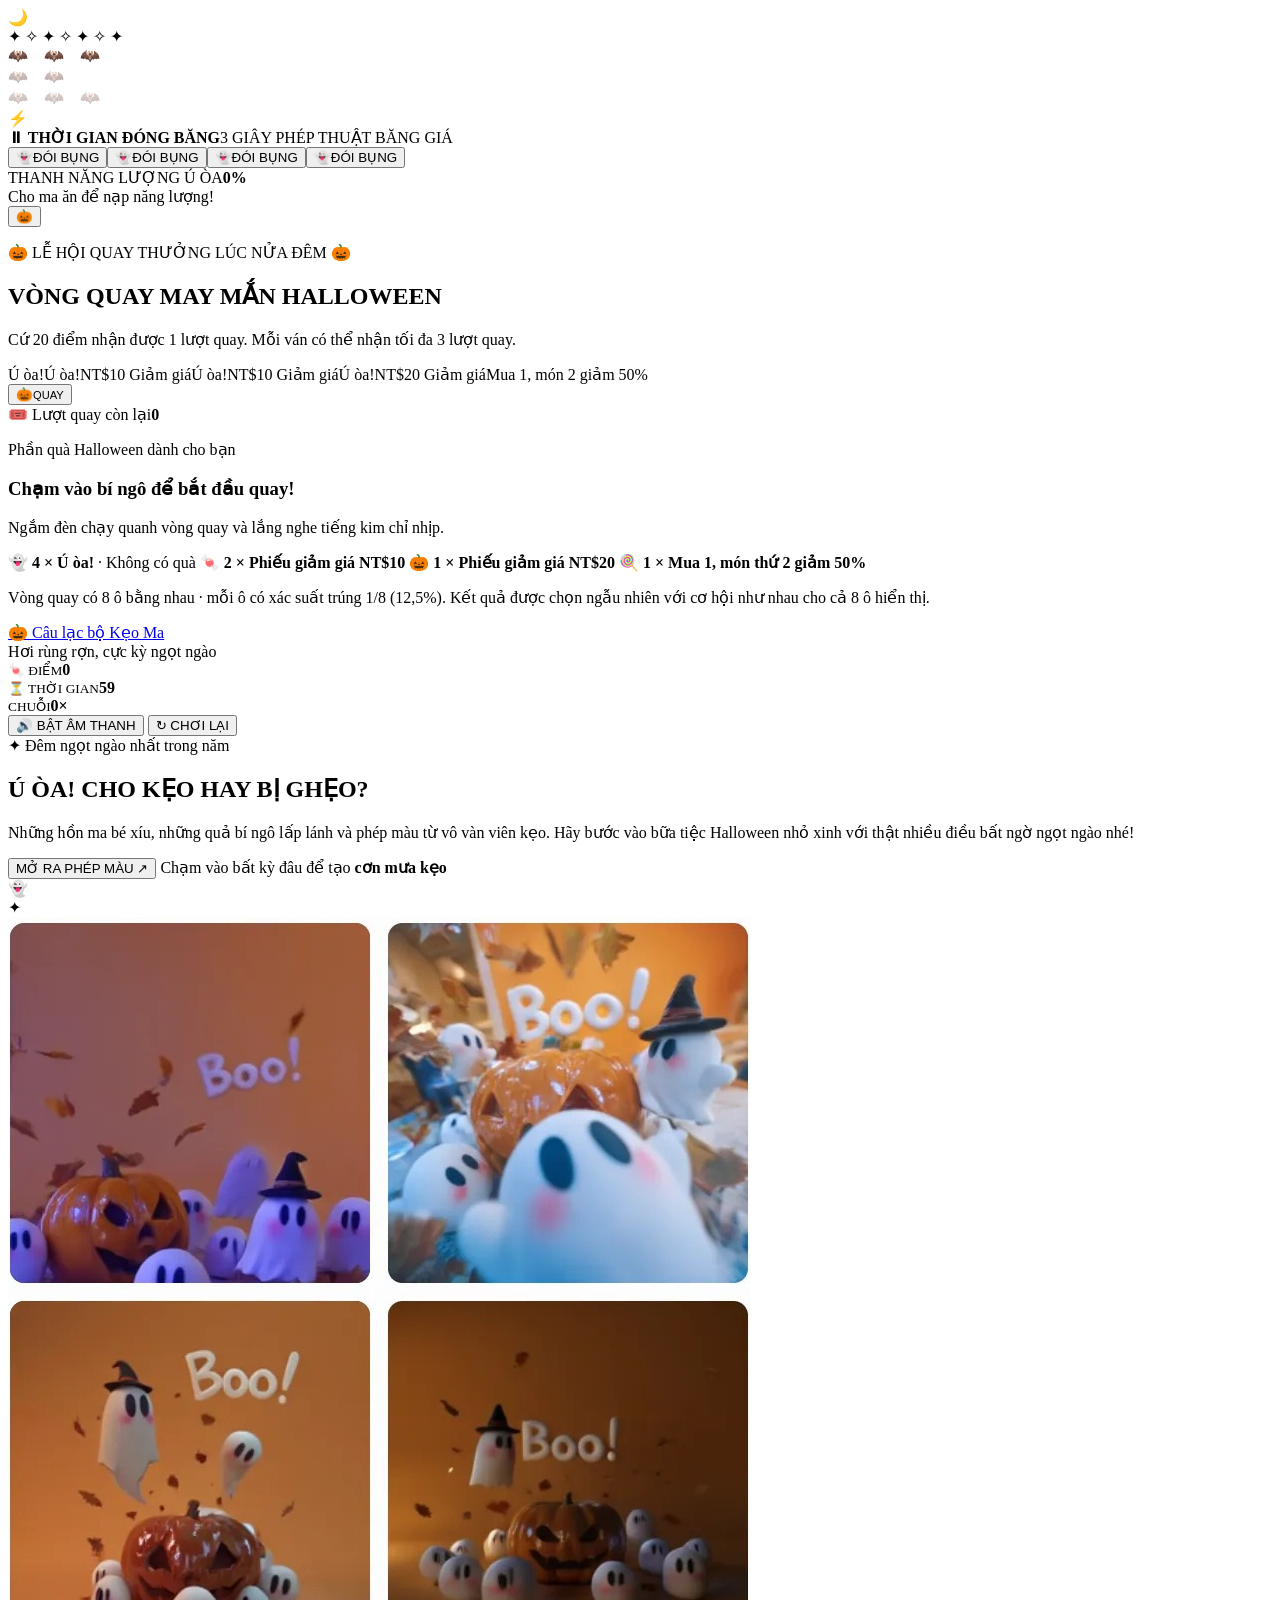
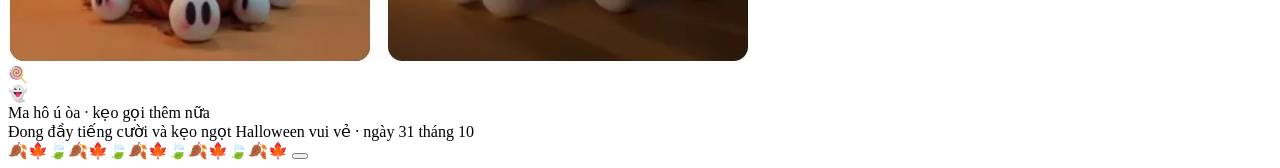
==== halloween-game.html @ 30ae37d8 "Add files via upload" ====
<!DOCTYPE html>
<html lang="vi">
<head>
  <meta charset="UTF-8">
  <meta name="viewport" content="width=device-width, initial-scale=1.0">
  <meta name="theme-color" content="#f57b35">
  <title>Câu lạc bộ Kẹo Ma — Halloween</title>
  <link rel="stylesheet" href="./css/minigame.css">
</head>
<body>
  <div class="candy-cursor" id="candyCursor" aria-hidden="true">
    <span class="candy-center"></span>
  </div>

  <div class="atmosphere" aria-hidden="true">
    <div class="moon">🌙</div>
    <span class="star" style="left:8%;top:18%;--star-size:17px;--star-speed:2.1s">✦</span>
    <span class="star" style="left:24%;top:8%;--star-size:11px;--star-speed:3.2s;--star-delay:.5s">✧</span>
    <span class="star" style="left:42%;top:23%;--star-size:13px;--star-speed:2.7s;--star-delay:1s">✦</span>
    <span class="star" style="left:68%;top:12%;--star-size:16px;--star-speed:3.5s;--star-delay:.3s">✧</span>
    <span class="star" style="left:88%;top:34%;--star-size:12px;--star-speed:2.4s;--star-delay:1.2s">✦</span>
    <span class="star" style="left:13%;top:54%;--star-size:10px;--star-speed:3s;--star-delay:1.8s">✧</span>
    <span class="star" style="left:76%;top:63%;--star-size:14px;--star-speed:2.6s;--star-delay:.7s">✦</span>
    <div class="bat-flock" style="top:20%;--bat-speed:29s;--bat-delay:-8s;--bat-size:18px">🦇　🦇　🦇</div>
    <div class="bat-flock" style="top:47%;--bat-speed:36s;--bat-delay:-20s;--bat-size:13px;opacity:.4">🦇　🦇</div>
    <div class="bat-flock" style="top:69%;--bat-speed:42s;--bat-delay:-30s;--bat-size:11px;opacity:.32">🦇　🦇　🦇</div>
  </div>
  <div class="red-pulse" aria-hidden="true"></div>
  <div class="fog-layer" aria-hidden="true"></div>
  <div class="streak-banner" id="streakBanner" aria-live="polite"></div>
  <div class="lightning-flash" id="lightningFlash" aria-hidden="true">⚡</div>
  <div class="freeze-screen" id="freezeScreen" aria-live="polite">
    <div class="freeze-card"><strong>⏸ THỜI GIAN ĐÓNG BĂNG</strong><span id="freezeCount">3 GIÂY PHÉP THUẬT BĂNG GIÁ</span></div>
  </div>
  <div class="game-ghost-layer" id="ghostLayer" aria-label="Những hồn ma đang đói"></div>
  <div class="boo-console">
    <div class="boo-info">
      <div class="boo-title"><span>THANH NĂNG LƯỢNG Ú ÒA</span><strong id="booValue">0%</strong></div>
      <div class="boo-track"><div class="boo-fill" id="booFill"></div></div>
      <span class="boo-hint" id="booHint">Cho ma ăn để nạp năng lượng!</span>
    </div>
    <button class="pumpkin-button" id="pumpkinButton" type="button" aria-label="Dùng sóng xung kích bí ngô khi đã nạp đầy năng lượng" title="Cho ma ăn để nạp năng lượng cho bí ngô">🎃</button>
  </div>
  <div class="game-over-screen" id="gameOverScreen" role="dialog" aria-modal="true" aria-labelledby="luckyTitle">
    <section class="lucky-card">
      <p class="lucky-kicker">🎃 LỄ HỘI QUAY THƯỞNG LÚC NỬA ĐÊM 🎃</p>
      <h2 id="luckyTitle">VÒNG QUAY MAY MẮN HALLOWEEN</h2>
      <p class="lucky-intro" id="luckyIntro">Cứ 20 điểm nhận được 1 lượt quay. Mỗi ván có thể nhận tối đa 3 lượt quay.</p>
      <div class="lucky-content">
        <div class="wheel-area" aria-label="Vòng quay Halloween gồm 8 ô thưởng">
          <div class="wheel-light-ring" id="wheelLights" aria-hidden="true"></div>
          <div class="wheel-pointer" id="wheelPointer" aria-hidden="true"></div>
          <div class="prize-wheel" id="prizeWheel">
            <div class="wheel-labels" id="wheelLabels"></div>
            <button class="wheel-center" id="luckySpinButton" type="button" aria-label="Chạm vào bí ngô để quay thưởng">
              <span>🎃</span><small>QUAY</small>
            </button>
          </div>
        </div>
        <div class="lucky-details">
          <div class="spin-counter"><span>🎟️ Lượt quay còn lại</span><strong id="luckySpinsCount">0</strong></div>
          <div class="lucky-result" id="luckyResult" aria-live="polite">
            <p class="result-label">Phần quà Halloween dành cho bạn</p>
            <h3 id="luckyDrawStatus">Chạm vào bí ngô để bắt đầu quay!</h3>
            <p>Ngắm đèn chạy quanh vòng quay và lắng nghe tiếng kim chỉ nhịp.</p>
          </div>
          <div class="prize-list" aria-label="Danh sách phần thưởng">
            <span>👻 <b>4 × Ú òa!</b> · Không có quà</span>
            <span>🍬 <b>2 × Phiếu giảm giá NT$10</b></span>
            <span>🎃 <b>1 × Phiếu giảm giá NT$20</b></span>
            <span>🍭 <b>1 × Mua 1, món thứ 2 giảm 50%</b></span>
          </div>
          <p class="draw-odds">Vòng quay có 8 ô bằng nhau · mỗi ô có xác suất trúng 1/8 (12,5%). Kết quả được chọn ngẫu nhiên với cơ hội như nhau cho cả 8 ô hiển thị.</p>
          <button class="treat-button lucky-finish" id="luckyDoneButton" type="button" hidden>Chơi ván mới ↻</button>
        </div>
      </div>
    </section>
  </div>

  <div class="page-shell">
    <header class="topbar">
      <a class="brand" href="#top" aria-label="Trang chủ Câu lạc bộ Kẹo Ma">
        <span class="brand-mark">🎃</span>
        <span>Câu lạc bộ Kẹo Ma</span>
      </a>
      <div class="top-note"><span class="status-dot"></span> Hơi rùng rợn, cực kỳ ngọt ngào</div>
    </header>

    <div class="game-hud" aria-label="Trạng thái trò chơi Halloween">
      <div class="hud-chip"><small>🍬 ĐIỂM</small><strong id="scoreValue">0</strong></div>
      <div class="hud-chip"><small>⏳ THỜI GIAN</small><strong id="timerValue">60</strong></div>
      <div class="hud-chip hud-streak"><small>CHUỖI</small><strong id="streakValue">0×</strong></div>
      <button class="hud-button" id="soundButton" type="button">🔊 BẬT ÂM THANH</button>
      <button class="hud-button" id="resetButton" type="button">↻ CHƠI LẠI</button>
    </div>

    <main class="hero" id="top">
      <section class="hero-copy">
        <div class="eyebrow"><span class="eyebrow-star">✦</span> Đêm ngọt ngào nhất trong năm</div>
        <h1>
          <span>Ú ÒA!</span>
          <span class="outline-word">CHO KẸO</span>
          <span>HAY BỊ GHẸO?</span>
        </h1>
        <p class="hero-description">
          Những hồn ma bé xíu, những quả bí ngô lấp lánh và phép màu từ vô vàn viên kẹo.
          Hãy bước vào bữa tiệc Halloween nhỏ xinh với thật nhiều điều bất ngờ ngọt ngào nhé!
        </p>
        <div class="hero-actions">
          <button class="treat-button" id="treatButton" type="button">MỞ RA PHÉP MÀU <span aria-hidden="true">↗</span></button>
          <span class="tiny-note">Chạm vào bất kỳ đâu để tạo <strong>cơn mưa kẹo</strong></span>
        </div>
        <div class="treat-message" id="treatMessage" aria-live="polite"></div>
      </section>

      <section class="image-stage" id="imageStage" aria-label="Bộ ảnh Halloween với hồn ma và bí ngô">
        <div class="image-glow"></div>
        <div class="floating-ghost ghost-left" aria-hidden="true">👻</div>
        <div class="floating-ghost ghost-right" aria-hidden="true">✦</div>
        <div class="image-card" id="imageCard">
          <img src="[data-uri]" alt="Bộ ảnh Halloween vui nhộn với những hồn ma trắng nhỏ, bí ngô màu cam và đồ trang trí ma quái" draggable="false">
        </div>
        <div class="image-sticker sticker-one" aria-hidden="true">🍭</div>
        <div class="image-sticker sticker-two" aria-hidden="true">👻</div>
        <div class="image-caption">Ma hô ú òa · kẹo gọi thêm nữa</div>
      </section>
    </main>

    <footer class="footer">
      <span>Đong đầy tiếng cười và kẹo ngọt</span>
      <span>Halloween vui vẻ · ngày 31 tháng 10</span>
    </footer>
  </div>

  <script src="./js/minigame.js"></script>
</body>
</html>
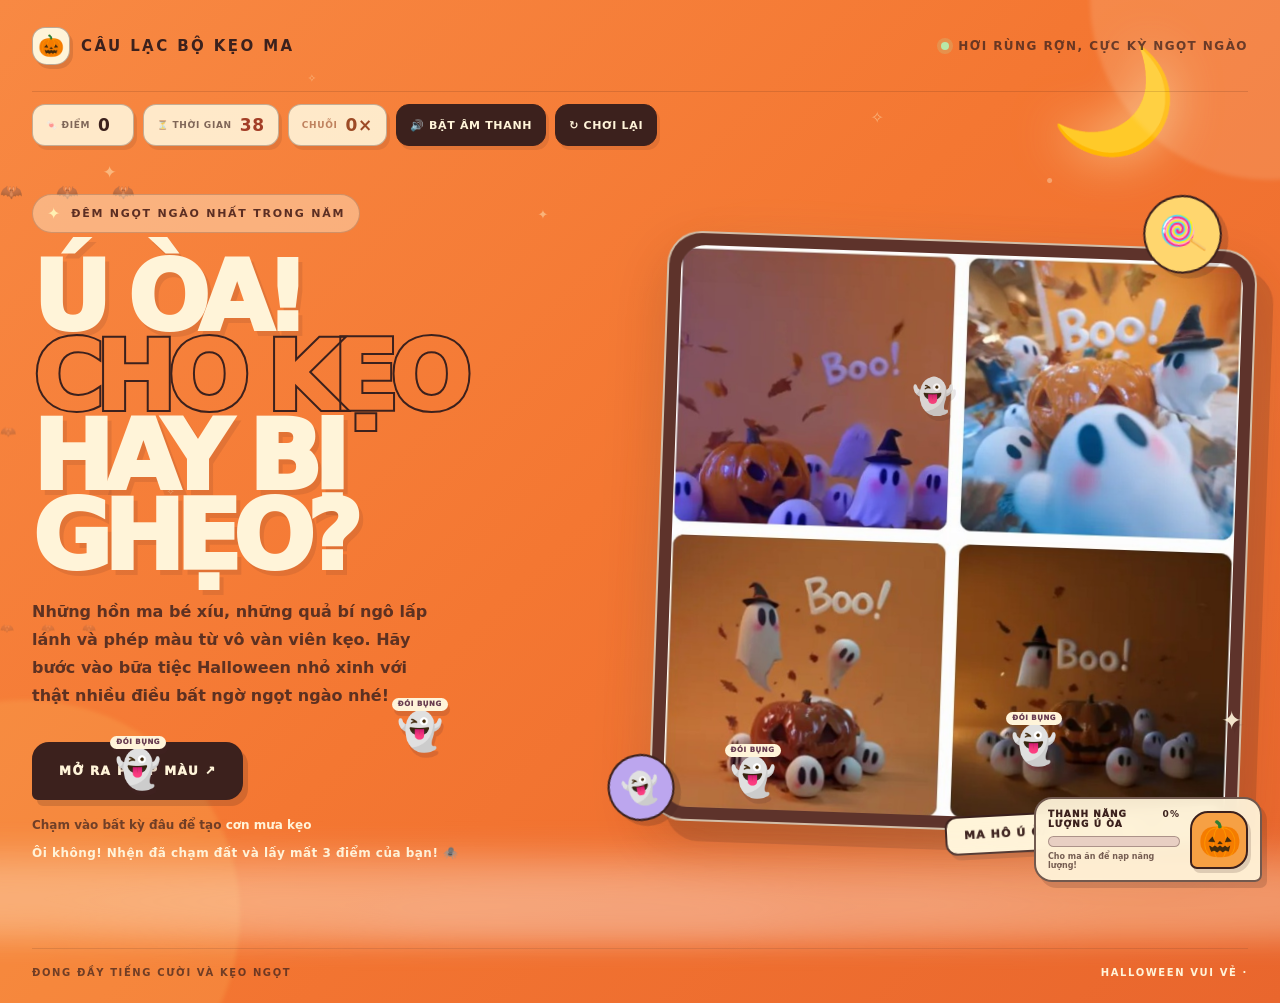
==== commit 34aa9f5a: "Add files via upload" ====
--- a/halloween-game.html
+++ b/halloween-game.html
@@ -11,7 +11,6 @@
   <div class="candy-cursor" id="candyCursor" aria-hidden="true">
     <span class="candy-center"></span>
   </div>
-
   <div class="atmosphere" aria-hidden="true">
     <div class="moon">🌙</div>
     <span class="star" style="left:8%;top:18%;--star-size:17px;--star-speed:2.1s">✦</span>
@@ -66,9 +65,9 @@
           </div>
           <div class="prize-list" aria-label="Danh sách phần thưởng">
             <span>👻 <b>4 × Ú òa!</b> · Không có quà</span>
-            <span>🍬 <b>2 × Phiếu giảm giá NT$10</b></span>
-            <span>🎃 <b>1 × Phiếu giảm giá NT$20</b></span>
-            <span>🍭 <b>1 × Mua 1, món thứ 2 giảm 50%</b></span>
+            <span>🍬 <b>2 × Phiếu bé ngoan</b></span>
+            <span>🎃 <b>1 × Phiếu bé ngoan</b></span>
+            <span>🍭 <b>1 × ai là bé ngoan nào?</b></span>
           </div>
           <p class="draw-odds">Vòng quay có 8 ô bằng nhau · mỗi ô có xác suất trúng 1/8 (12,5%). Kết quả được chọn ngẫu nhiên với cơ hội như nhau cho cả 8 ô hiển thị.</p>
           <button class="treat-button lucky-finish" id="luckyDoneButton" type="button" hidden>Chơi ván mới ↻</button>
@@ -76,7 +75,6 @@
       </div>
     </section>
   </div>
-
   <div class="page-shell">
     <header class="topbar">
       <a class="brand" href="#top" aria-label="Trang chủ Câu lạc bộ Kẹo Ma">
@@ -85,7 +83,6 @@
       </a>
       <div class="top-note"><span class="status-dot"></span> Hơi rùng rợn, cực kỳ ngọt ngào</div>
     </header>
-
     <div class="game-hud" aria-label="Trạng thái trò chơi Halloween">
       <div class="hud-chip"><small>🍬 ĐIỂM</small><strong id="scoreValue">0</strong></div>
       <div class="hud-chip"><small>⏳ THỜI GIAN</small><strong id="timerValue">60</strong></div>
@@ -93,7 +90,6 @@
       <button class="hud-button" id="soundButton" type="button">🔊 BẬT ÂM THANH</button>
       <button class="hud-button" id="resetButton" type="button">↻ CHƠI LẠI</button>
     </div>
-
     <main class="hero" id="top">
       <section class="hero-copy">
         <div class="eyebrow"><span class="eyebrow-star">✦</span> Đêm ngọt ngào nhất trong năm</div>
@@ -125,13 +121,11 @@
         <div class="image-caption">Ma hô ú òa · kẹo gọi thêm nữa</div>
       </section>
     </main>
-
     <footer class="footer">
       <span>Đong đầy tiếng cười và kẹo ngọt</span>
-      <span>Halloween vui vẻ · ngày 31 tháng 10</span>
+      <span>Halloween vui vẻ ·</span>
     </footer>
   </div>
-
   <script src="./js/minigame.js"></script>
 </body>
 </html>
--- a/css/minigame.css
+++ b/css/minigame.css
@@ -0,0 +1,998 @@
+:root {
+      --orange: #f57b35;
+      --orange-deep: #dc5e26;
+      --cream: #fff4d9;
+      --ink: #3c211d;
+      --pink: #f5a6a0;
+      --lavender: #bca6ee;
+      --mint: #b9dfc5;
+      --yellow: #ffd66e;
+    }
+
+    * { box-sizing: border-box; }
+
+    html { scroll-behavior: smooth; }
+
+    body {
+      margin: 0;
+      min-height: 100vh;
+      overflow-x: hidden;
+      background:
+        radial-gradient(circle at 8% 12%, rgba(255, 220, 129, .55) 0 1px, transparent 2px),
+        radial-gradient(circle at 82% 18%, rgba(255, 244, 217, .35) 0 2px, transparent 3px),
+        linear-gradient(135deg, #f88943 0%, #f47732 48%, #e9662d 100%);
+      color: var(--ink);
+      font-family: "Trebuchet MS", "Arial Rounded MT Bold", system-ui, sans-serif;
+      cursor: none;
+    }
+
+    body::before,
+    body::after {
+      content: "";
+      position: fixed;
+      z-index: 0;
+      pointer-events: none;
+      border-radius: 50%;
+      filter: blur(2px);
+    }
+
+    body::before {
+      width: 430px;
+      height: 430px;
+      left: -190px;
+      bottom: -230px;
+      background: rgba(255, 205, 105, .18);
+    }
+
+    body::after {
+      width: 360px;
+      height: 360px;
+      right: -170px;
+      top: -180px;
+      background: rgba(255, 239, 212, .15);
+    }
+
+    button, a { font: inherit; }
+    button { cursor: none; }
+
+    .page-shell {
+      position: relative;
+      z-index: 1;
+      width: min(1220px, calc(100% - 64px));
+      min-height: 100vh;
+      margin: 0 auto;
+      display: flex;
+      flex-direction: column;
+    }
+
+    .topbar {
+      height: 92px;
+      display: flex;
+      align-items: center;
+      justify-content: space-between;
+      border-bottom: 1px solid rgba(76, 39, 29, .16);
+    }
+
+    .brand {
+      display: inline-flex;
+      align-items: center;
+      gap: 11px;
+      color: var(--ink);
+      text-decoration: none;
+      font-size: 15px;
+      font-weight: 900;
+      letter-spacing: .16em;
+      text-transform: uppercase;
+    }
+
+    .brand-mark {
+      width: 38px;
+      height: 38px;
+      display: grid;
+      place-items: center;
+      border: 1px solid rgba(60, 33, 29, .35);
+      border-radius: 13px 13px 15px 15px;
+      background: var(--cream);
+      box-shadow: 3px 4px 0 rgba(60, 33, 29, .14);
+      font-size: 21px;
+      letter-spacing: 0;
+    }
+
+    .top-note {
+      display: flex;
+      align-items: center;
+      gap: 9px;
+      color: rgba(60, 33, 29, .75);
+      font-size: 12px;
+      font-weight: 800;
+      letter-spacing: .12em;
+      text-transform: uppercase;
+    }
+
+    .status-dot {
+      width: 8px;
+      height: 8px;
+      border-radius: 50%;
+      background: #b8e8a8;
+      box-shadow: 0 0 0 4px rgba(184, 232, 168, .22);
+    }
+
+    .hero {
+      flex: 1;
+      min-height: 650px;
+      display: grid;
+      grid-template-columns: minmax(0, .9fr) minmax(440px, 1.1fr);
+      align-items: center;
+      gap: clamp(42px, 7vw, 96px);
+      padding: 60px 0 72px;
+    }
+
+    .hero-copy {
+      position: relative;
+      z-index: 2;
+      max-width: 520px;
+      padding-bottom: 8px;
+    }
+
+    .eyebrow {
+      display: inline-flex;
+      align-items: center;
+      gap: 9px;
+      padding: 9px 14px;
+      border: 1px solid rgba(60, 33, 29, .22);
+      border-radius: 999px;
+      background: rgba(255, 244, 217, .42);
+      color: #5b2e23;
+      font-size: 11px;
+      font-weight: 900;
+      letter-spacing: .16em;
+      text-transform: uppercase;
+    }
+
+    .eyebrow-star { color: #fff1b3; font-size: 16px; }
+
+    h1 {
+      margin: 26px 0 20px;
+      font-size: clamp(58px, 7.5vw, 100px);
+      line-height: .83;
+      letter-spacing: -.085em;
+      font-weight: 1000;
+      text-transform: uppercase;
+    }
+
+    h1 span {
+      display: block;
+      color: var(--cream);
+      text-shadow: 4px 5px 0 rgba(91, 46, 35, .13);
+    }
+
+    h1 .outline-word {
+      color: transparent;
+      -webkit-text-stroke: 2px var(--ink);
+      text-shadow: none;
+    }
+
+    .hero-description {
+      max-width: 410px;
+      margin: 0;
+      color: rgba(60, 33, 29, .82);
+      font-size: 16px;
+      line-height: 1.75;
+      font-weight: 600;
+    }
+
+    .hero-actions {
+      display: flex;
+      align-items: center;
+      flex-wrap: wrap;
+      gap: 18px;
+      margin-top: 32px;
+    }
+
+    .treat-button {
+      position: relative;
+      min-height: 58px;
+      padding: 0 25px;
+      border: 2px solid var(--ink);
+      border-radius: 17px 17px 17px 6px;
+      background: var(--ink);
+      color: var(--cream);
+      box-shadow: 5px 6px 0 rgba(60, 33, 29, .18);
+      font-size: 12px;
+      font-weight: 1000;
+      letter-spacing: .12em;
+      text-transform: uppercase;
+      transition: transform .18s ease, box-shadow .18s ease, background .18s ease;
+    }
+
+    .treat-button:hover {
+      transform: translate(-2px, -3px) rotate(-1deg);
+      box-shadow: 8px 9px 0 rgba(60, 33, 29, .18);
+      background: #542d26;
+    }
+
+    .treat-button:active {
+      transform: translate(3px, 3px);
+      box-shadow: 1px 2px 0 rgba(60, 33, 29, .18);
+    }
+
+    .tiny-note {
+      color: rgba(60, 33, 29, .72);
+      font-size: 12px;
+      font-weight: 800;
+    }
+
+    .tiny-note strong { color: var(--cream); }
+
+    .image-stage {
+      position: relative;
+      width: 100%;
+      max-width: 590px;
+      justify-self: end;
+      perspective: 1100px;
+    }
+
+    .image-glow {
+      position: absolute;
+      inset: 10% 8% 4%;
+      border-radius: 38px;
+      background: rgba(255, 223, 153, .45);
+      filter: blur(38px);
+      transform: rotate(5deg);
+    }
+
+    .image-card {
+      position: relative;
+      overflow: hidden;
+      aspect-ratio: 1 / 1;
+      padding: 12px;
+      border: 2px solid rgba(255, 244, 217, .72);
+      border-radius: 34px;
+      background: #5e332b;
+      box-shadow: 17px 20px 0 rgba(75, 35, 27, .18), 0 22px 55px rgba(83, 39, 27, .22);
+      transform-style: preserve-3d;
+      transform: rotate(2deg);
+      animation: imageFloat 5.5s ease-in-out infinite;
+      transition: transform .18s ease-out;
+      will-change: transform;
+    }
+
+    .image-card img {
+      display: block;
+      width: 100%;
+      height: 100%;
+      object-fit: cover;
+      border-radius: 24px;
+      transform: translateZ(24px);
+      user-select: none;
+      -webkit-user-drag: none;
+    }
+
+    @keyframes imageFloat {
+      0%, 100% { translate: 0 0; }
+      50% { translate: 0 -11px; }
+    }
+
+    .image-sticker {
+      position: absolute;
+      z-index: 3;
+      display: grid;
+      place-items: center;
+      width: 74px;
+      height: 74px;
+      border: 2px solid var(--ink);
+      border-radius: 50%;
+      background: var(--yellow);
+      box-shadow: 5px 6px 0 rgba(60, 33, 29, .2);
+      font-size: 35px;
+      transform: translateZ(65px) rotate(-12deg);
+      animation: stickerWiggle 3.2s ease-in-out infinite;
+    }
+
+    .sticker-one { top: -25px; right: 42px; }
+    .sticker-two {
+      bottom: 26px;
+      left: -30px;
+      width: 63px;
+      height: 63px;
+      background: var(--lavender);
+      font-size: 29px;
+      animation-delay: -1.3s;
+    }
+
+    @keyframes stickerWiggle {
+      0%, 100% { rotate: -8deg; }
+      50% { rotate: 9deg; }
+    }
+
+    .image-caption {
+      position: absolute;
+      z-index: 4;
+      right: 24px;
+      bottom: -19px;
+      padding: 11px 17px;
+      border: 2px solid var(--ink);
+      border-radius: 12px 12px 5px 12px;
+      background: var(--cream);
+      color: var(--ink);
+      box-shadow: 4px 5px 0 rgba(60, 33, 29, .18);
+      font-size: 11px;
+      font-weight: 1000;
+      letter-spacing: .1em;
+      text-transform: uppercase;
+      transform: rotate(-3deg);
+    }
+
+    .floating-ghost {
+      position: absolute;
+      z-index: 1;
+      color: var(--cream);
+      font-size: 34px;
+      opacity: .92;
+      pointer-events: none;
+      filter: drop-shadow(3px 5px 0 rgba(60, 33, 29, .12));
+      animation: ghostDrift 5s ease-in-out infinite;
+    }
+
+    .ghost-left { top: 23%; left: 43%; animation-delay: -2s; }
+    .ghost-right { right: 1%; bottom: 16%; font-size: 25px; animation-delay: -3.4s; }
+
+    @keyframes ghostDrift {
+      0%, 100% { transform: translateY(0) rotate(-7deg); }
+      50% { transform: translateY(-19px) rotate(8deg); }
+    }
+
+    .footer {
+      display: flex;
+      justify-content: space-between;
+      align-items: center;
+      gap: 20px;
+      padding: 18px 0 25px;
+      border-top: 1px solid rgba(76, 39, 29, .16);
+      color: rgba(60, 33, 29, .72);
+      font-size: 10px;
+      font-weight: 900;
+      letter-spacing: .16em;
+      text-transform: uppercase;
+    }
+
+    .footer span:last-child { color: var(--cream); }
+
+    /* Con trỏ hình viên kẹo gói giấy */
+    .candy-cursor {
+      position: fixed;
+      z-index: 1000;
+      top: 0;
+      left: 0;
+      width: 38px;
+      height: 30px;
+      pointer-events: none;
+      opacity: 0;
+      transform: translate(-50%, -50%) rotate(-18deg);
+      transition: opacity .15s ease;
+      filter: drop-shadow(2px 4px 1px rgba(61, 31, 27, .22));
+      will-change: transform;
+    }
+
+    .candy-cursor.visible { opacity: 1; }
+
+    .candy-cursor::before,
+    .candy-cursor::after {
+      content: "";
+      position: absolute;
+      top: 8px;
+      width: 13px;
+      height: 14px;
+      background: repeating-linear-gradient(135deg, #fff0bd 0 4px, #ef83a1 4px 8px);
+      clip-path: polygon(0 0, 100% 25%, 75% 50%, 100% 75%, 0 100%, 23% 50%);
+    }
+
+    .candy-cursor::before { left: 0; transform: rotate(180deg); }
+    .candy-cursor::after { right: 0; }
+
+    .candy-center {
+      position: absolute;
+      top: 4px;
+      left: 9px;
+      width: 20px;
+      height: 22px;
+      border: 2px solid #fff5df;
+      border-radius: 8px;
+      background: repeating-linear-gradient(135deg, #f68eaa 0 5px, #fff1c7 5px 10px);
+    }
+
+    .sprinkle {
+      position: fixed;
+      z-index: 999;
+      width: 5px;
+      height: 9px;
+      border-radius: 5px;
+      pointer-events: none;
+      animation: sprinkleFade .62s ease-out forwards;
+    }
+
+    @keyframes sprinkleFade {
+      from { opacity: .95; transform: translate(0, 0) rotate(0) scale(1); }
+      to { opacity: 0; transform: translate(var(--drift-x), var(--drift-y)) rotate(190deg) scale(.2); }
+    }
+
+    .burst-candy {
+      position: fixed;
+      z-index: 998;
+      left: 0;
+      top: 0;
+      pointer-events: none;
+      font-size: var(--size, 25px);
+      line-height: 1;
+      animation: candyBurst 950ms cubic-bezier(.16,.8,.3,1) forwards;
+      filter: drop-shadow(2px 4px 1px rgba(74, 33, 28, .2));
+    }
+
+    .burst-candy.corn {
+      width: 18px;
+      height: 26px;
+      border: 1px solid rgba(85, 46, 29, .2);
+      border-radius: 55% 55% 45% 45%;
+      background: linear-gradient(to top, #f6a52c 0 34%, #ffe28a 34% 68%, #fff8df 68% 100%);
+      clip-path: polygon(50% 0, 94% 82%, 83% 100%, 17% 100%, 6% 82%);
+    }
+
+    @keyframes candyBurst {
+      0% {
+        opacity: 0;
+        transform: translate(-50%, -50%) scale(.25) rotate(0deg);
+      }
+      14% { opacity: 1; }
+      66% {
+        opacity: 1;
+        transform: translate(calc(-50% + var(--bounce-x)), calc(-50% + var(--bounce-y))) scale(1.02) rotate(var(--spin));
+      }
+      81% {
+        opacity: 1;
+        transform: translate(calc(-50% + var(--burst-x)), calc(-50% + var(--burst-y))) scale(.88) rotate(calc(var(--spin) * .82));
+      }
+      100% {
+        opacity: 0;
+        transform: translate(calc(-50% + var(--burst-x)), calc(-50% + var(--burst-y) + 22px)) scale(.52) rotate(var(--spin));
+      }
+    }
+
+    .treat-message {
+      min-height: 22px;
+      margin-top: 14px;
+      color: var(--cream);
+      font-size: 12px;
+      font-weight: 900;
+      letter-spacing: .04em;
+    }
+
+    @media (max-width: 900px) {
+      body { cursor: auto; }
+      button { cursor: pointer; }
+      .candy-cursor, .sprinkle { display: none; }
+      .page-shell { width: min(680px, calc(100% - 38px)); }
+      .hero {
+        min-height: auto;
+        grid-template-columns: 1fr;
+        gap: 55px;
+        padding: 62px 0 75px;
+      }
+      .hero-copy { max-width: 600px; }
+      .image-stage { width: min(100%, 570px); justify-self: center; }
+      h1 { font-size: clamp(66px, 13vw, 100px); }
+      .ghost-left { top: 42%; left: 80%; }
+    }
+
+    @media (max-width: 520px) {
+      .page-shell { width: calc(100% - 32px); }
+      .topbar { height: 76px; }
+      .top-note { font-size: 9px; letter-spacing: .08em; }
+      .brand { font-size: 11px; letter-spacing: .12em; }
+      .brand-mark { width: 34px; height: 34px; }
+      .hero { padding: 50px 0 65px; gap: 45px; }
+      h1 { margin-top: 23px; font-size: clamp(52px, 14.5vw, 74px); }
+      .hero-description { font-size: 14px; }
+      .hero-actions { gap: 13px; margin-top: 25px; }
+      .treat-button { min-height: 54px; padding: 0 19px; font-size: 10px; }
+      .image-card { padding: 8px; border-radius: 25px; }
+      .image-card img { border-radius: 18px; }
+      .image-sticker { width: 58px; height: 58px; font-size: 27px; }
+      .sticker-two { width: 50px; height: 50px; left: -12px; }
+      .sticker-one { right: 22px; top: -19px; }
+      .image-caption { right: 10px; font-size: 9px; }
+      .footer { font-size: 8px; letter-spacing: .1em; }
+    }
+
+    @media (prefers-reduced-motion: reduce) {
+      *, *::before, *::after {
+        animation-duration: .01ms !important;
+        animation-iteration-count: 1 !important;
+        scroll-behavior: auto !important;
+        transition-duration: .01ms !important;
+      }
+    }
+
+
+    /* ===== Không khí Halloween và giao diện trò chơi ===== */
+    .atmosphere {
+      position: fixed;
+      inset: 0;
+      z-index: 0;
+      overflow: hidden;
+      pointer-events: none;
+    }
+    .moon {
+      position: absolute;
+      top: 5.5%;
+      right: 8%;
+      color: #fff2c5;
+      font-size: clamp(58px, 8vw, 104px);
+      line-height: 1;
+      filter: drop-shadow(0 0 24px rgba(255,239,185,.65));
+      animation: moonGlow 5s ease-in-out infinite;
+    }
+    @keyframes moonGlow {
+      0%,100% { filter: drop-shadow(0 0 16px rgba(255,239,185,.42)); }
+      50% { filter: drop-shadow(0 0 34px rgba(255,239,185,.9)); }
+    }
+    .star {
+      position: absolute;
+      color: #fff5c9;
+      opacity: .45;
+      font-size: var(--star-size, 13px);
+      animation: twinkle var(--star-speed, 2.8s) ease-in-out infinite;
+      animation-delay: var(--star-delay, 0s);
+    }
+    @keyframes twinkle {
+      0%,100% { opacity: .18; transform: scale(.75) rotate(0); }
+      50% { opacity: .95; transform: scale(1.35) rotate(25deg); }
+    }
+    .bat-flock {
+      position: absolute;
+      color: rgba(65,31,43,.64);
+      font-size: var(--bat-size, 20px);
+      letter-spacing: 8px;
+      white-space: nowrap;
+      opacity: .65;
+      animation: distantBats var(--bat-speed, 24s) linear infinite;
+      animation-delay: var(--bat-delay, 0s);
+    }
+    @keyframes distantBats {
+      from { transform: translateX(-22vw) translateY(0); }
+      50% { transform: translateX(48vw) translateY(-16px); }
+      to { transform: translateX(115vw) translateY(5px); }
+    }
+    .falling-leaf {
+      position: fixed;
+      z-index: 2;
+      top: -40px;
+      pointer-events: none;
+      opacity: .72;
+      font-size: var(--leaf-size, 18px);
+      animation: leafFall var(--leaf-speed, 12s) linear infinite;
+      animation-delay: var(--leaf-delay, 0s);
+    }
+    @keyframes leafFall {
+      0% { transform: translate3d(0,-30px,0) rotate(0deg); opacity: 0; }
+      12% { opacity: .8; }
+      82% { opacity: .72; }
+      100% { transform: translate3d(var(--leaf-drift, 80px),110vh,0) rotate(580deg); opacity: 0; }
+    }
+    .fog-layer {
+      position: fixed;
+      z-index: 6;
+      pointer-events: none;
+      left: -10%;
+      right: -10%;
+      bottom: -45px;
+      height: 155px;
+      opacity: .52;
+      filter: blur(12px);
+      background:
+        radial-gradient(ellipse at 12% 70%, rgba(255,239,218,.7) 0 12%, transparent 42%),
+        radial-gradient(ellipse at 46% 83%, rgba(247,221,216,.68) 0 14%, transparent 46%),
+        radial-gradient(ellipse at 82% 72%, rgba(255,242,221,.65) 0 13%, transparent 44%);
+      animation: fogDrift 17s ease-in-out infinite alternate;
+    }
+    @keyframes fogDrift { from { transform: translateX(-3%); } to { transform: translateX(4%); } }
+
+    .game-hud {
+      position: relative;
+      z-index: 35;
+      display: flex;
+      flex-wrap: wrap;
+      align-items: center;
+      gap: 9px;
+      margin: 12px 0 -12px;
+    }
+    .hud-chip, .hud-button {
+      min-height: 42px;
+      display: inline-flex;
+      align-items: center;
+      justify-content: center;
+      gap: 8px;
+      padding: 7px 13px;
+      border: 1.5px solid rgba(60,33,29,.3);
+      border-radius: 13px;
+      background: rgba(255,244,217,.9);
+      color: var(--ink);
+      box-shadow: 3px 4px 0 rgba(60,33,29,.1);
+      font-size: 11px;
+      font-weight: 900;
+      letter-spacing: .06em;
+    }
+    .hud-chip small { opacity: .65; font-size: 9px; }
+    .hud-chip strong { font-size: 17px; min-width: 22px; }
+    .hud-button { border-color: var(--ink); background: var(--ink); color: var(--cream); }
+    .hud-button:hover { background: #5a3028; transform: translateY(-2px); }
+    .hud-button:active { transform: translateY(1px); }
+    #timerValue { color: #a33e27; }
+    .hud-streak { color: #9d4b26; }
+
+    .boo-console {
+      position: fixed;
+      z-index: 88;
+      right: 18px;
+      bottom: 18px;
+      display: flex;
+      align-items: center;
+      gap: 10px;
+      padding: 10px 12px;
+      border: 2px solid rgba(60,33,29,.72);
+      border-radius: 18px 18px 7px 18px;
+      background: rgba(255,244,217,.94);
+      box-shadow: 5px 6px 0 rgba(60,33,29,.17);
+      backdrop-filter: blur(8px);
+    }
+    .boo-info { width: 132px; }
+    .boo-title { display: flex; justify-content: space-between; gap: 8px; margin-bottom: 7px; font-size: 9px; font-weight: 1000; letter-spacing: .12em; }
+    .boo-track { height: 11px; overflow: hidden; border: 1px solid rgba(60,33,29,.35); border-radius: 99px; background: #e8cfc3; }
+    .boo-fill { width: 0%; height: 100%; border-radius: inherit; background: linear-gradient(90deg,#9b8de8,#ec8cb3,#ffbd55); transition: width .25s ease; }
+    .boo-hint { display: block; margin-top: 5px; color: rgba(60,33,29,.7); font-size: 8px; font-weight: 800; }
+    .pumpkin-button {
+      width: 58px;
+      height: 58px;
+      display: grid;
+      place-items: center;
+      border: 2px solid var(--ink);
+      border-radius: 18px 18px 18px 7px;
+      background: #f6a044;
+      box-shadow: 3px 4px 0 rgba(60,33,29,.16);
+      font-size: 35px;
+      cursor: none;
+      transition: transform .2s ease, box-shadow .2s ease;
+    }
+    .pumpkin-button:hover { transform: translateY(-3px) rotate(5deg); }
+    .pumpkin-button.ready {
+      animation: pumpkinReady .75s ease-in-out infinite alternate;
+      box-shadow: 0 0 14px #fff1a1, 0 0 30px #ffb52d, 3px 4px 0 rgba(60,33,29,.16);
+    }
+    @keyframes pumpkinReady {
+      from { transform: scale(1) rotate(-5deg); filter: brightness(1); }
+      to { transform: scale(1.12) rotate(5deg); filter: brightness(1.3); }
+    }
+    .game-ghost-layer { position: fixed; inset: 0; z-index: 46; pointer-events: none; }
+    .game-ghost {
+      position: absolute;
+      bottom: var(--ghost-bottom, 110px);
+      left: var(--ghost-left, 15%);
+      padding: 0;
+      border: 0;
+      background: transparent;
+      color: inherit;
+      font-size: 37px;
+      line-height: 1;
+      pointer-events: auto;
+      cursor: none;
+      filter: drop-shadow(2px 5px 0 rgba(75,32,44,.15));
+      animation: ghostBob var(--ghost-speed, 3.4s) ease-in-out infinite;
+      animation-delay: var(--ghost-delay, 0s);
+    }
+    .game-ghost span { position: absolute; left: 50%; top: -15px; transform: translateX(-50%); padding: 3px 6px; border-radius: 8px; background: #fff4d9; color: #693d51; font-size: 7px; font-weight: 1000; letter-spacing: .08em; white-space: nowrap; }
+    .game-ghost.fed { filter: drop-shadow(0 0 12px #fff1b8); }
+    @keyframes ghostBob { 0%,100% { transform: translateY(0) rotate(-5deg); } 50% { transform: translateY(-14px) rotate(6deg); } }
+
+    .spider-drop {
+      position: fixed;
+      z-index: 72;
+      top: -94px;
+      width: 48px;
+      height: 88px;
+      padding: 0;
+      border: 0;
+      background: transparent;
+      pointer-events: auto;
+      cursor: none;
+      animation: spiderFall var(--fall-time, 7.5s) linear forwards;
+      filter: drop-shadow(1px 3px 1px rgba(42,19,27,.3));
+    }
+    .spider-drop::before { content: ""; position: absolute; top: 0; left: 50%; width: 1px; height: 59px; background: rgba(65,34,39,.8); }
+    .spider-drop span { position: absolute; top: 48px; left: 0; width: 100%; text-align: center; font-size: 30px; }
+    @keyframes spiderFall { from { top: -94px; } to { top: calc(100vh - 88px); } }
+
+    .corn-drift {
+      position: fixed;
+      z-index: 73;
+      top: var(--corn-top, 38vh);
+      left: -45px;
+      width: 25px;
+      height: 34px;
+      padding: 0;
+      border: 1px solid rgba(89,48,31,.35);
+      border-radius: 50% 50% 42% 42%;
+      background: linear-gradient(to bottom,#fff8e6 0 31%,#ffd65e 31% 66%,#ed8b2d 66% 100%);
+      clip-path: polygon(50% 0,94% 83%,82% 100%,18% 100%,6% 83%);
+      pointer-events: auto;
+      cursor: none;
+      animation: cornAcross var(--corn-time, 11s) linear forwards;
+      filter: drop-shadow(2px 3px 2px rgba(71,32,24,.2));
+    }
+    .corn-drift.reverse { left: auto; right: -45px; animation-name: cornAcrossReverse; }
+    @keyframes cornAcross { from { transform: translateX(0) rotate(-16deg); } to { transform: translateX(calc(100vw + 100px)) rotate(380deg); } }
+    @keyframes cornAcrossReverse { from { transform: translateX(0) rotate(16deg); } to { transform: translateX(calc(-100vw - 100px)) rotate(-380deg); } }
+
+    .witch-flight {
+      position: fixed;
+      z-index: 74;
+      left: -170px;
+      top: var(--witch-top, 24vh);
+      padding: 4px 8px;
+      border: 0;
+      border-radius: 30px;
+      background: rgba(73,40,65,.12);
+      font-size: 42px;
+      cursor: none;
+      pointer-events: auto;
+      white-space: nowrap;
+      animation: witchAcross 10s linear forwards;
+      filter: drop-shadow(2px 5px 2px rgba(60,26,47,.25));
+    }
+    @keyframes witchAcross { from { left: -170px; transform: translateY(0) rotate(-4deg); } 50% { transform: translateY(-28px) rotate(4deg); } to { left: calc(100vw + 180px); transform: translateY(8px) rotate(-3deg); } }
+
+    .target-bat {
+      position: fixed;
+      z-index: 76;
+      left: -65px;
+      top: var(--bat-top, 44vh);
+      padding: 0;
+      border: 0;
+      background: transparent;
+      color: #36212c;
+      font-size: 37px;
+      cursor: none;
+      pointer-events: auto;
+      animation: targetBatAcross 7s linear forwards;
+      filter: drop-shadow(0 4px 2px rgba(57,24,35,.25));
+    }
+    @keyframes targetBatAcross { from { left: -65px; transform: translateY(0) rotate(-8deg); } 50% { transform: translateY(-35px) rotate(9deg); } to { left: calc(100vw + 75px); transform: translateY(14px) rotate(-5deg); } }
+
+    .streak-banner {
+      position: fixed;
+      z-index: 110;
+      top: 150px;
+      left: 50%;
+      padding: 12px 24px;
+      border: 2px solid var(--ink);
+      border-radius: 14px 14px 5px 14px;
+      background: var(--cream);
+      color: #c44f32;
+      box-shadow: 5px 6px 0 rgba(60,33,29,.2);
+      font-size: clamp(17px,3vw,25px);
+      font-weight: 1000;
+      letter-spacing: .12em;
+      opacity: 0;
+      pointer-events: none;
+      transform: translate(-50%,-18px) scale(.7) rotate(-4deg);
+    }
+    .streak-banner.show { animation: streakPop 1.25s ease forwards; }
+    @keyframes streakPop { 0% { opacity:0; transform:translate(-50%,-18px) scale(.7) rotate(-4deg); } 18%,75% { opacity:1; transform:translate(-50%,0) scale(1.04) rotate(2deg); } 100% { opacity:0; transform:translate(-50%,-15px) scale(.92) rotate(-2deg); } }
+
+    .lightning-flash {
+      position: fixed;
+      z-index: 115;
+      inset: 0;
+      display: grid;
+      place-items: center;
+      background: rgba(221,245,255,0);
+      color: #fff;
+      font-size: clamp(100px,24vw,260px);
+      opacity: 0;
+      pointer-events: none;
+    }
+    .lightning-flash.show { animation: lightning 430ms ease-out; }
+    @keyframes lightning { 0%,100% { opacity:0; background:rgba(220,246,255,0); } 12%,35% { opacity:.92; background:rgba(220,246,255,.82); text-shadow:0 0 32px #fff; } 58% { opacity:.25; background:rgba(220,246,255,.2); } }
+
+    .freeze-screen {
+      position: fixed;
+      z-index: 120;
+      inset: 0;
+      display: grid;
+      place-items: center;
+      background: rgba(135,215,255,.78);
+      color: #123e63;
+      text-align: center;
+      opacity: 0;
+      visibility: hidden;
+      pointer-events: none;
+      backdrop-filter: blur(5px);
+      transition: opacity .2s ease, visibility .2s ease;
+    }
+    .freeze-screen.show { opacity: 1; visibility: visible; }
+    .freeze-card { padding: 22px 30px; border: 2px solid rgba(255,255,255,.85); border-radius: 22px; background: rgba(235,250,255,.72); box-shadow: 0 0 45px rgba(255,255,255,.65); }
+    .freeze-card strong { display:block; font-size: clamp(26px,6vw,48px); letter-spacing:.08em; }
+    .freeze-card span { display:block; margin-top:8px; font-size:14px; font-weight:900; }
+    .time-frozen .spider-drop,
+    .time-frozen .witch-flight,
+    .time-frozen .corn-drift,
+    .time-frozen .target-bat,
+    .time-frozen .falling-leaf,
+    .time-frozen .bat-flock,
+    .time-frozen .game-ghost,
+    .time-frozen .image-card { animation-play-state: paused !important; }
+
+    .shockwave {
+      position: fixed;
+      z-index: 92;
+      width: 24px;
+      height: 24px;
+      border: 6px solid rgba(255,249,198,.95);
+      border-radius: 50%;
+      pointer-events: none;
+      animation: shockwaveOut .9s ease-out forwards;
+      box-shadow: 0 0 24px #fff5a8, inset 0 0 12px #fff;
+    }
+    @keyframes shockwaveOut { from { opacity:1; transform:translate(-50%,-50%) scale(.2); } to { opacity:0; transform:translate(-50%,-50%) scale(38); } }
+
+    .red-pulse {
+      position: fixed;
+      z-index: 5;
+      inset: 0;
+      background: rgba(170,23,34,.18);
+      opacity: 0;
+      pointer-events: none;
+    }
+    body.last-ten .red-pulse { animation: redPulse .8s ease-in-out infinite; }
+    @keyframes redPulse { 0%,100% { opacity:0; } 50% { opacity:1; } }
+    body.last-ten #timerValue { color:#d0182d; animation: timerBlink .7s infinite; }
+    @keyframes timerBlink { 50% { transform:scale(1.16); } }
+    .game-over-screen {
+      position: fixed;
+      z-index: 130;
+      inset: 0;
+      display: grid;
+      place-items: center;
+      padding: 20px;
+      overflow-y: auto;
+      background: rgba(48,23,34,.82);
+      opacity: 0;
+      visibility: hidden;
+      pointer-events: none;
+      transition: opacity .25s ease, visibility .25s ease;
+      backdrop-filter: blur(8px);
+    }
+    .game-over-screen.show { opacity:1; visibility:visible; pointer-events:auto; }
+    .lucky-card {
+      position: relative;
+      width: min(940px, 100%);
+      padding: clamp(20px, 3vw, 34px);
+      border: 3px solid var(--ink);
+      border-radius: 28px;
+      background: linear-gradient(145deg, #fff8e7, #ffe4c9);
+      color: var(--ink);
+      text-align: center;
+      box-shadow: 12px 14px 0 rgba(0,0,0,.24), 0 0 55px rgba(255,183,93,.2);
+    }
+    .lucky-kicker { margin: 0 0 7px; color:#bd5937; font-size:10px; font-weight:1000; letter-spacing:.22em; text-transform:uppercase; }
+    .lucky-card h2 { margin:0; font-size:clamp(25px,4vw,42px); line-height:1.05; letter-spacing:-.04em; }
+    .lucky-intro { margin:10px auto 22px; max-width:660px; color:#704b3b; font-size:13px; line-height:1.55; font-weight:800; }
+    .lucky-content { display:grid; grid-template-columns:minmax(300px, 380px) minmax(260px,1fr); align-items:center; gap:clamp(20px,4vw,42px); text-align:left; }
+    .wheel-area { position:relative; width:min(360px, 76vw); aspect-ratio:1; margin:0 auto; }
+    .wheel-light-ring { position:absolute; inset:0; border-radius:50%; pointer-events:none; }
+    .wheel-light { position:absolute; top:50%; left:50%; width:10px; height:10px; margin:-5px; border:1px solid rgba(65,37,34,.45); border-radius:50%; background:#fff5be; box-shadow:0 0 5px #fff, 0 0 10px #ffcf61; opacity:.5; }
+    .wheel-light-ring.active .wheel-light { animation: luckyLightChase .72s ease-in-out infinite; }
+    @keyframes luckyLightChase { 0%,100% { opacity:.28; transform:scale(.7); background:#fff5be; } 45% { opacity:1; transform:scale(1.45); background:#fff; box-shadow:0 0 8px #fff,0 0 19px #ffbc50; } }
+    .prize-wheel {
+      position:absolute;
+      inset:26px;
+      overflow:hidden;
+      border:7px solid #542e2c;
+      border-radius:50%;
+      background:conic-gradient(from -22.5deg,
+        #9875c8 0deg 45deg,
+        #f6c76d 45deg 90deg,
+        #e98eaa 90deg 135deg,
+        #6e90b8 135deg 180deg,
+        #f5a875 180deg 225deg,
+        #aa83ca 225deg 270deg,
+        #f3d46e 270deg 315deg,
+        #82bca0 315deg 360deg);
+      box-shadow:inset 0 0 0 4px rgba(255,255,255,.42), 0 8px 0 rgba(65,37,34,.16), 0 0 26px rgba(255,191,103,.25);
+      transform:rotate(0deg);
+      will-change:transform;
+    }
+    .prize-wheel::before { content:""; position:absolute; inset:0; border-radius:50%; background:repeating-conic-gradient(from -22.5deg,rgba(255,255,255,.72) 0deg 1deg,transparent 1deg 45deg); pointer-events:none; }
+    .wheel-labels { position:absolute; inset:0; }
+    .wheel-label {
+      position:absolute;
+      top:50%; left:50%; width:92px; min-height:34px;
+      display:flex; align-items:center; justify-content:center;
+      margin-left:-46px; margin-top:-17px;
+      color:#3d2630; text-align:center; white-space:pre-line;
+      font-size:10px; line-height:1.12; font-weight:1000; letter-spacing:-.025em;
+      text-shadow:0 1px rgba(255,255,255,.65);
+      pointer-events:none;
+    }
+    .wheel-pointer {
+      position:absolute; z-index:8; top:8px; left:50%; width:0; height:0;
+      border-left:14px solid transparent; border-right:14px solid transparent;
+      border-top:27px solid #44252b; transform:translateX(-50%);
+      filter:drop-shadow(0 3px 1px rgba(0,0,0,.3)); transform-origin:50% 3px;
+    }
+    .wheel-pointer.tick { animation:pointerTick 110ms ease-out; }
+    @keyframes pointerTick { 0% { rotate:0deg; } 45% { rotate:-14deg; } 100% { rotate:0deg; } }
+    .wheel-center {
+      position:absolute; z-index:5; top:50%; left:50%; width:82px; height:82px;
+      display:flex; flex-direction:column; align-items:center; justify-content:center; gap:1px;
+      border:4px solid #fff0c9; border-radius:50%;
+      background:radial-gradient(circle at 35% 25%,#ffd879,#f27a36 72%);
+      color:#4c2925; box-shadow:0 0 0 4px #61332d,0 5px 0 rgba(60,33,29,.24),0 0 20px rgba(255,244,180,.65);
+      transform:translate(-50%,-50%); font-size:35px;
+      transition:filter .2s ease,scale .2s ease;
+    }
+    .wheel-center small { font-size:8px; font-weight:1000; letter-spacing:.15em; }
+    .wheel-center:not(:disabled):hover { scale:1.08; filter:brightness(1.1); }
+    .wheel-center:disabled { cursor:not-allowed; filter:grayscale(.35); opacity:.8; }
+    .lucky-details { min-width:0; }
+    .spin-counter { display:flex; align-items:center; justify-content:space-between; gap:12px; padding:12px 14px; border:2px solid rgba(60,33,29,.18); border-radius:14px; background:#fffaf0; }
+    .spin-counter span { color:#81513e; font-size:10px; font-weight:1000; letter-spacing:.1em; text-transform:uppercase; }
+    .spin-counter strong { color:#d65f35; font-size:28px; line-height:1; }
+    .lucky-result { min-height:145px; margin:14px 0; padding:16px; border:2px dashed rgba(92,54,45,.3); border-radius:17px; background:rgba(255,255,255,.62); }
+    .lucky-result .result-label { margin:0 0 6px; color:#a55b3e; font-size:9px; font-weight:1000; letter-spacing:.15em; text-transform:uppercase; }
+    .lucky-result h3 { margin:0 0 7px; font-size:clamp(20px,3vw,28px); line-height:1.12; }
+    .lucky-result p { margin:5px 0; color:#68463a; font-size:12px; line-height:1.5; font-weight:800; }
+    .coupon-code { display:inline-block; margin:8px 0 5px; padding:9px 12px; border:2px dashed #c96948; border-radius:10px; background:#fff2d6; color:#9b3e2b; font-size:15px; font-weight:1000; letter-spacing:.08em; user-select:all; }
+    .screenshot-note { display:block; color:#b14c32 !important; font-weight:1000 !important; }
+    .prize-list { display:grid; grid-template-columns:1fr 1fr; gap:7px 12px; margin:12px 0 16px; }
+    .prize-list span { color:#765344; font-size:10px; line-height:1.35; font-weight:900; }
+    .prize-list b { color:#492e2a; }
+    .draw-odds { margin:0 0 15px; color:#886957; font-size:9px; line-height:1.45; font-weight:800; }
+    .lucky-finish { width:100%; min-height:46px; padding:10px 16px; }
+    .lucky-confetti { position:fixed; z-index:145; top:-22px; width:9px; height:14px; border-radius:2px; pointer-events:none; animation:luckyConfettiFall var(--fall,2.8s) cubic-bezier(.2,.7,.3,1) forwards; }
+    @keyframes luckyConfettiFall { 0% { opacity:0; transform:translate3d(0,-25px,0) rotate(0deg); } 10% { opacity:1; } 100% { opacity:0; transform:translate3d(var(--drift,0px),110vh,0) rotate(var(--spin,650deg)); } }
+    @media (max-width:700px) {
+      .game-over-screen { place-items:start center; padding:12px; }
+      .lucky-card { margin:auto 0; padding:20px 14px; }
+      .lucky-content { grid-template-columns:1fr; gap:14px; }
+      .wheel-area { width:min(330px,82vw); }
+      .lucky-details { width:100%; }
+      .lucky-result { min-height:120px; }
+      .prize-list { max-width:400px; margin-left:auto; margin-right:auto; }
+    }
+
+    @media (max-width: 900px) {
+      .game-hud { margin-bottom: -20px; }
+      .boo-console { right: 12px; bottom: 12px; }
+      .game-ghost { bottom: max(115px, var(--ghost-bottom, 115px)); }
+      .streak-banner { top: 125px; }
+    }
+    @media (max-width: 520px) {
+      .game-hud { gap:6px; margin-top: 8px; }
+      .hud-chip, .hud-button { min-height:37px; padding:6px 9px; font-size:9px; }
+      .hud-chip strong { font-size:15px; }
+      .boo-console { transform:scale(.88); transform-origin:bottom right; }
+      .boo-info { width:112px; }
+      .pumpkin-button { width:52px; height:52px; font-size:31px; }
+      .game-ghost { font-size:31px; }
+      .moon { top:8%; right:4%; opacity:.7; }
+      .fog-layer { height:110px; }
+    }
+    @media (pointer: fine) and (max-width: 900px) {
+      body, button { cursor:none; }
+      .candy-cursor { display:block; }
+      .sprinkle { display:block; }
+    }
+    @media (hover: none), (pointer: coarse) {
+      body, button { cursor:auto !important; }
+      .candy-cursor, .sprinkle { display:none !important; }
+      .game-ghost, .spider-drop, .corn-drift, .witch-flight, .target-bat, .pumpkin-button, .hud-button { cursor:pointer; }
+    }
